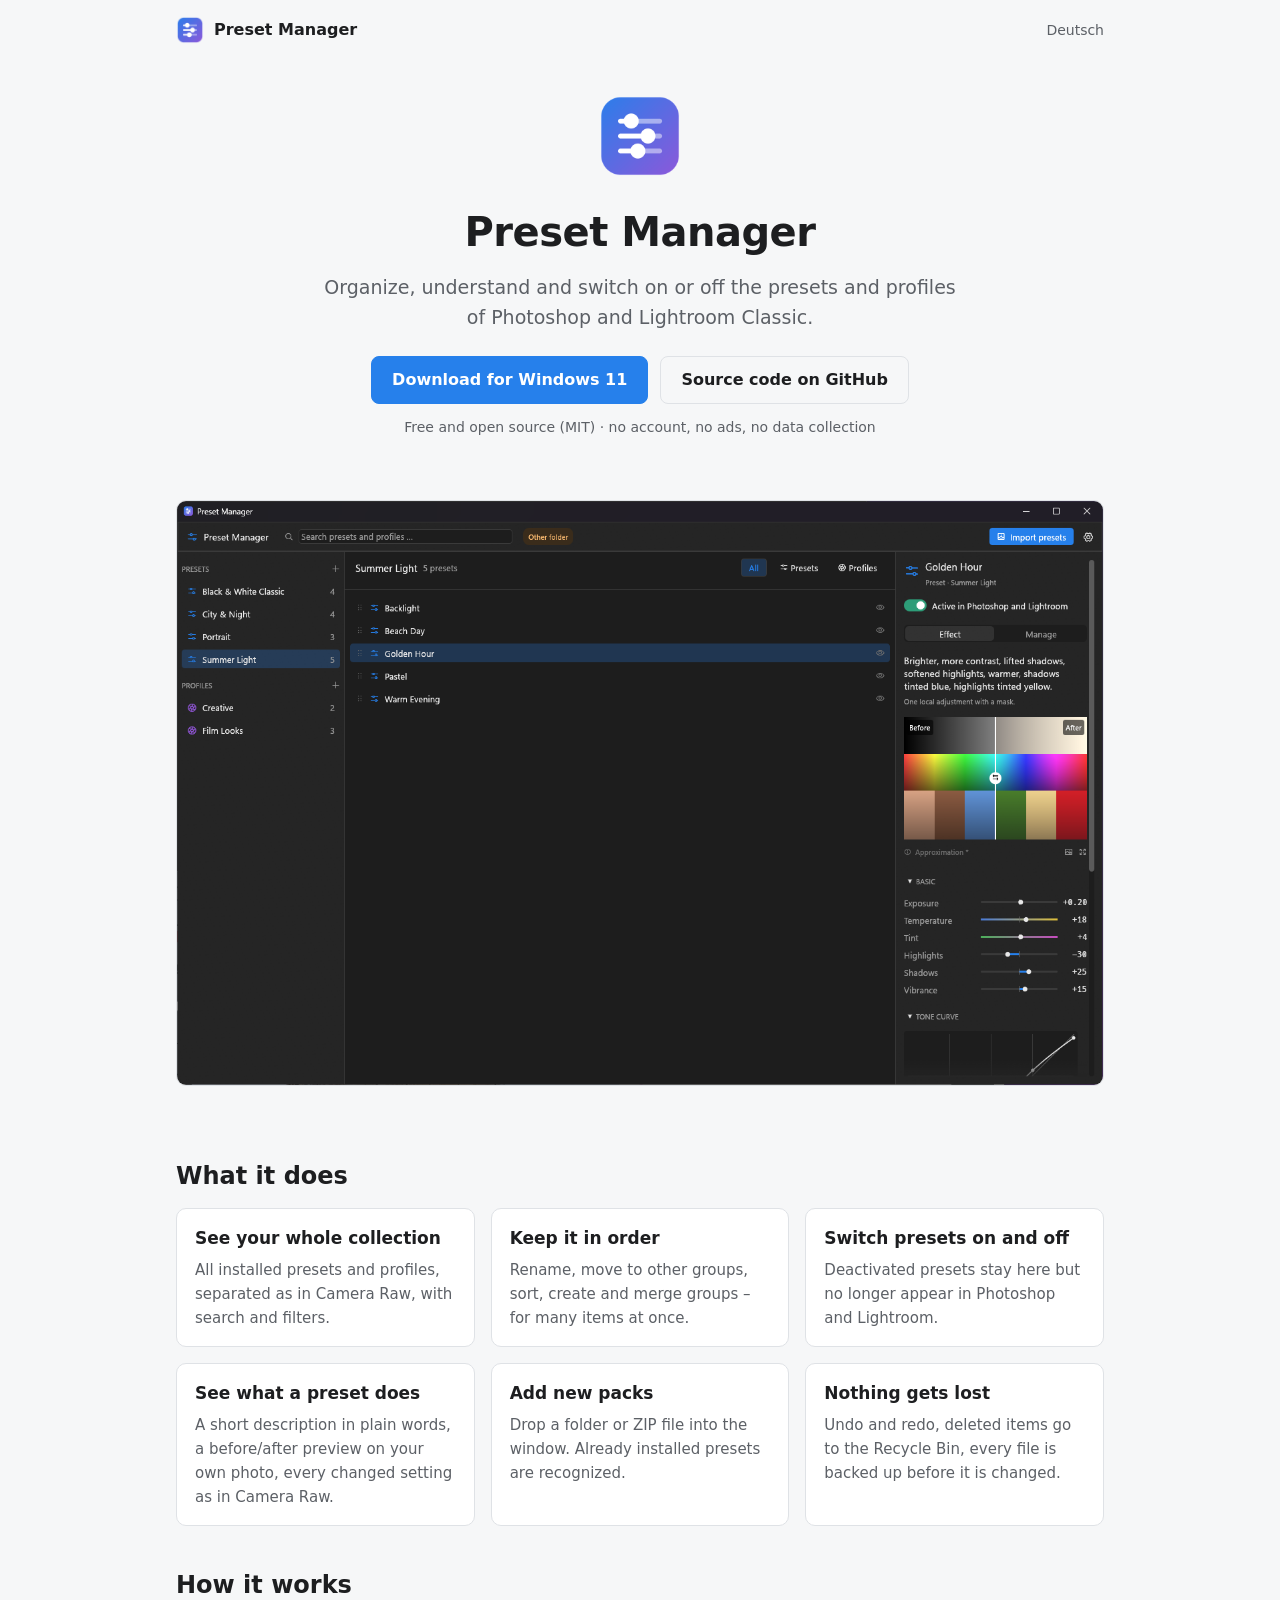
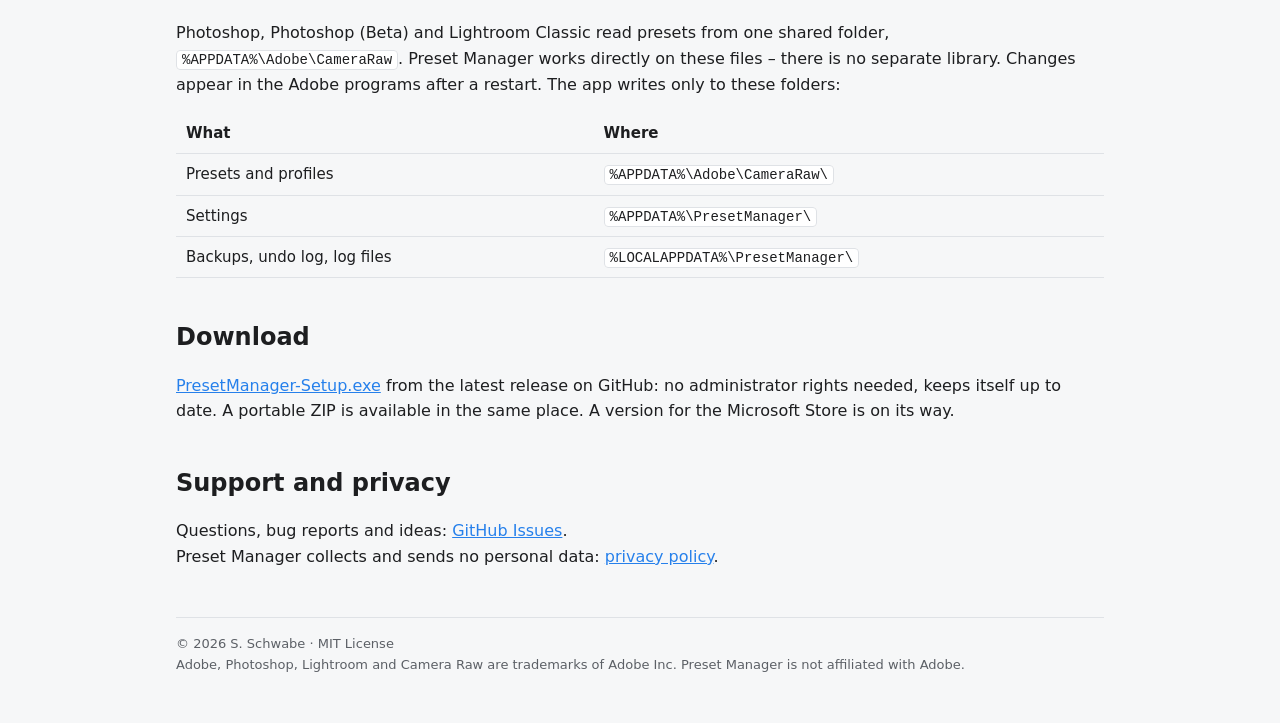
==== docs/index.html @ 6ef2c43e "Store nur Windows 11; Projektseite auf GitHub Pages - Manifest: nur noch ExcludedDirectories (Window" ====
<!doctype html>
<html lang="en">
<head>
  <meta charset="utf-8">
  <meta name="viewport" content="width=device-width, initial-scale=1">
  <title>Preset Manager – presets and profiles for Photoshop and Lightroom Classic</title>
  <meta name="description" content="Free, open-source Windows app to organize, understand and switch on or off the Camera Raw presets and profiles of Photoshop and Lightroom Classic.">
  <link rel="icon" type="image/png" href="icon.png">
  <link rel="stylesheet" href="style.css">
  <link rel="alternate" hreflang="de" href="de.html">
</head>
<body>
  <header class="top">
    <a class="brand" href="index.html"><img src="icon.png" alt="">Preset Manager</a>
    <nav><a href="de.html" lang="de">Deutsch</a></nav>
  </header>
  <main>
    <section class="hero">
      <img class="icon" src="icon.png" alt="Preset Manager icon">
      <h1>Preset Manager</h1>
      <p class="lead">Organize, understand and switch on or off the presets and profiles of Photoshop and Lightroom Classic.</p>
      <div class="buttons">
        <a class="button primary" href="https://github.com/suebi76/preset-manager/releases/latest">Download for Windows 11</a>
        <a class="button" href="https://github.com/suebi76/preset-manager">Source code on GitHub</a>
      </div>
      <p class="note">Free and open source (MIT) · no account, no ads, no data collection</p>
    </section>

    <img class="shot" src="screenshot.png" alt="Preset Manager with a demo library: groups on the left, presets in the middle, the selected preset's effect with a before/after preview on the right">

    <h2>What it does</h2>
    <div class="grid">
      <div class="card"><h3>See your whole collection</h3><p>All installed presets and profiles, separated as in Camera Raw, with search and filters.</p></div>
      <div class="card"><h3>Keep it in order</h3><p>Rename, move to other groups, sort, create and merge groups – for many items at once.</p></div>
      <div class="card"><h3>Switch presets on and off</h3><p>Deactivated presets stay here but no longer appear in Photoshop and Lightroom.</p></div>
      <div class="card"><h3>See what a preset does</h3><p>A short description in plain words, a before/after preview on your own photo, every changed setting as in Camera Raw.</p></div>
      <div class="card"><h3>Add new packs</h3><p>Drop a folder or ZIP file into the window. Already installed presets are recognized.</p></div>
      <div class="card"><h3>Nothing gets lost</h3><p>Undo and redo, deleted items go to the Recycle Bin, every file is backed up before it is changed.</p></div>
    </div>

    <h2>How it works</h2>
    <p>Photoshop, Photoshop (Beta) and Lightroom Classic read presets from one shared folder, <code>%APPDATA%\Adobe\CameraRaw</code>. Preset Manager works directly on these files – there is no separate library. Changes appear in the Adobe programs after a restart. The app writes only to these folders:</p>
    <table>
      <tr><th>What</th><th>Where</th></tr>
      <tr><td>Presets and profiles</td><td><code>%APPDATA%\Adobe\CameraRaw\</code></td></tr>
      <tr><td>Settings</td><td><code>%APPDATA%\PresetManager\</code></td></tr>
      <tr><td>Backups, undo log, log files</td><td><code>%LOCALAPPDATA%\PresetManager\</code></td></tr>
    </table>

    <h2>Download</h2>
    <p><a href="https://github.com/suebi76/preset-manager/releases/latest">PresetManager-Setup.exe</a> from the latest release on GitHub: no administrator rights needed, keeps itself up to date. A portable ZIP is available in the same place. A version for the Microsoft Store is on its way.</p>

    <h2>Support and privacy</h2>
    <p>Questions, bug reports and ideas: <a href="https://github.com/suebi76/preset-manager/issues">GitHub Issues</a>.<br>
    Preset Manager collects and sends no personal data: <a href="https://github.com/suebi76/preset-manager/blob/main/PRIVACY.md">privacy policy</a>.</p>

    <footer>
      © 2026 S. Schwabe · MIT License<br>
      Adobe, Photoshop, Lightroom and Camera Raw are trademarks of Adobe Inc. Preset Manager is not affiliated with Adobe.
    </footer>
  </main>
</body>
</html>
---- docs/style.css ----
/* Projektseite von Preset Manager (GitHub Pages, Ordner docs/). */
:root {
  --bg: #161718;
  --panel: #1f2022;
  --text: #e6e6e6;
  --muted: #a0a3a8;
  --line: #2e3033;
  --blue: #2680eb;
  --violet: #9256d9;
}
@media (prefers-color-scheme: light) {
  :root {
    --bg: #f6f7f8;
    --panel: #ffffff;
    --text: #1d1e20;
    --muted: #5c6066;
    --line: #dfe2e6;
  }
}
* { box-sizing: border-box; }
body {
  margin: 0;
  background: var(--bg);
  color: var(--text);
  font: 16px/1.6 "Segoe UI", system-ui, -apple-system, sans-serif;
}
main { max-width: 960px; margin: 0 auto; padding: 0 16px 48px; }
header.top {
  display: flex; justify-content: space-between; align-items: center;
  max-width: 960px; margin: 0 auto; padding: 16px;
}
header.top a { color: var(--muted); text-decoration: none; font-size: 14px; }
header.top a:hover { color: var(--text); }
.brand { display: flex; align-items: center; gap: 10px; font-weight: 600; color: var(--text) !important; font-size: 16px !important; }
.brand img { width: 28px; height: 28px; }
.hero { text-align: center; padding: 32px 0 24px; }
.hero img.icon { width: 88px; height: 88px; }
h1 { font-size: 40px; margin: 12px 0 8px; letter-spacing: -0.5px; }
.lead { font-size: 19px; color: var(--muted); max-width: 640px; margin: 0 auto 24px; }
.buttons { display: flex; gap: 12px; justify-content: center; flex-wrap: wrap; }
.button {
  display: inline-block; padding: 10px 20px; border-radius: 8px;
  text-decoration: none; font-weight: 600; border: 1px solid var(--line); color: var(--text);
}
.button.primary { background: var(--blue); border-color: var(--blue); color: #fff; }
.button:hover { filter: brightness(1.1); }
.note { color: var(--muted); font-size: 14px; margin-top: 12px; }
.shot { width: 100%; height: auto; border-radius: 10px; border: 1px solid var(--line); margin: 24px 0; }
h2 { font-size: 24px; margin: 40px 0 12px; }
.grid { display: grid; grid-template-columns: repeat(auto-fit, minmax(260px, 1fr)); gap: 16px; }
.card { background: var(--panel); border: 1px solid var(--line); border-radius: 10px; padding: 16px 18px; }
.card h3 { margin: 0 0 6px; font-size: 17px; }
.card p { margin: 0; color: var(--muted); font-size: 15px; }
code { background: var(--panel); border: 1px solid var(--line); border-radius: 4px; padding: 1px 5px; font-size: 14px; }
table { width: 100%; border-collapse: collapse; font-size: 15px; }
td, th { text-align: left; padding: 8px 10px; border-bottom: 1px solid var(--line); vertical-align: top; }
a { color: var(--blue); }
footer { border-top: 1px solid var(--line); margin-top: 48px; padding-top: 16px; color: var(--muted); font-size: 13px; }
@media (max-width: 600px) {
  h1 { font-size: 32px; }
  .lead { font-size: 17px; }
  td, th { display: block; border: 0; padding: 2px 0; }
  tr { display: block; border-bottom: 1px solid var(--line); padding: 8px 0; }
}
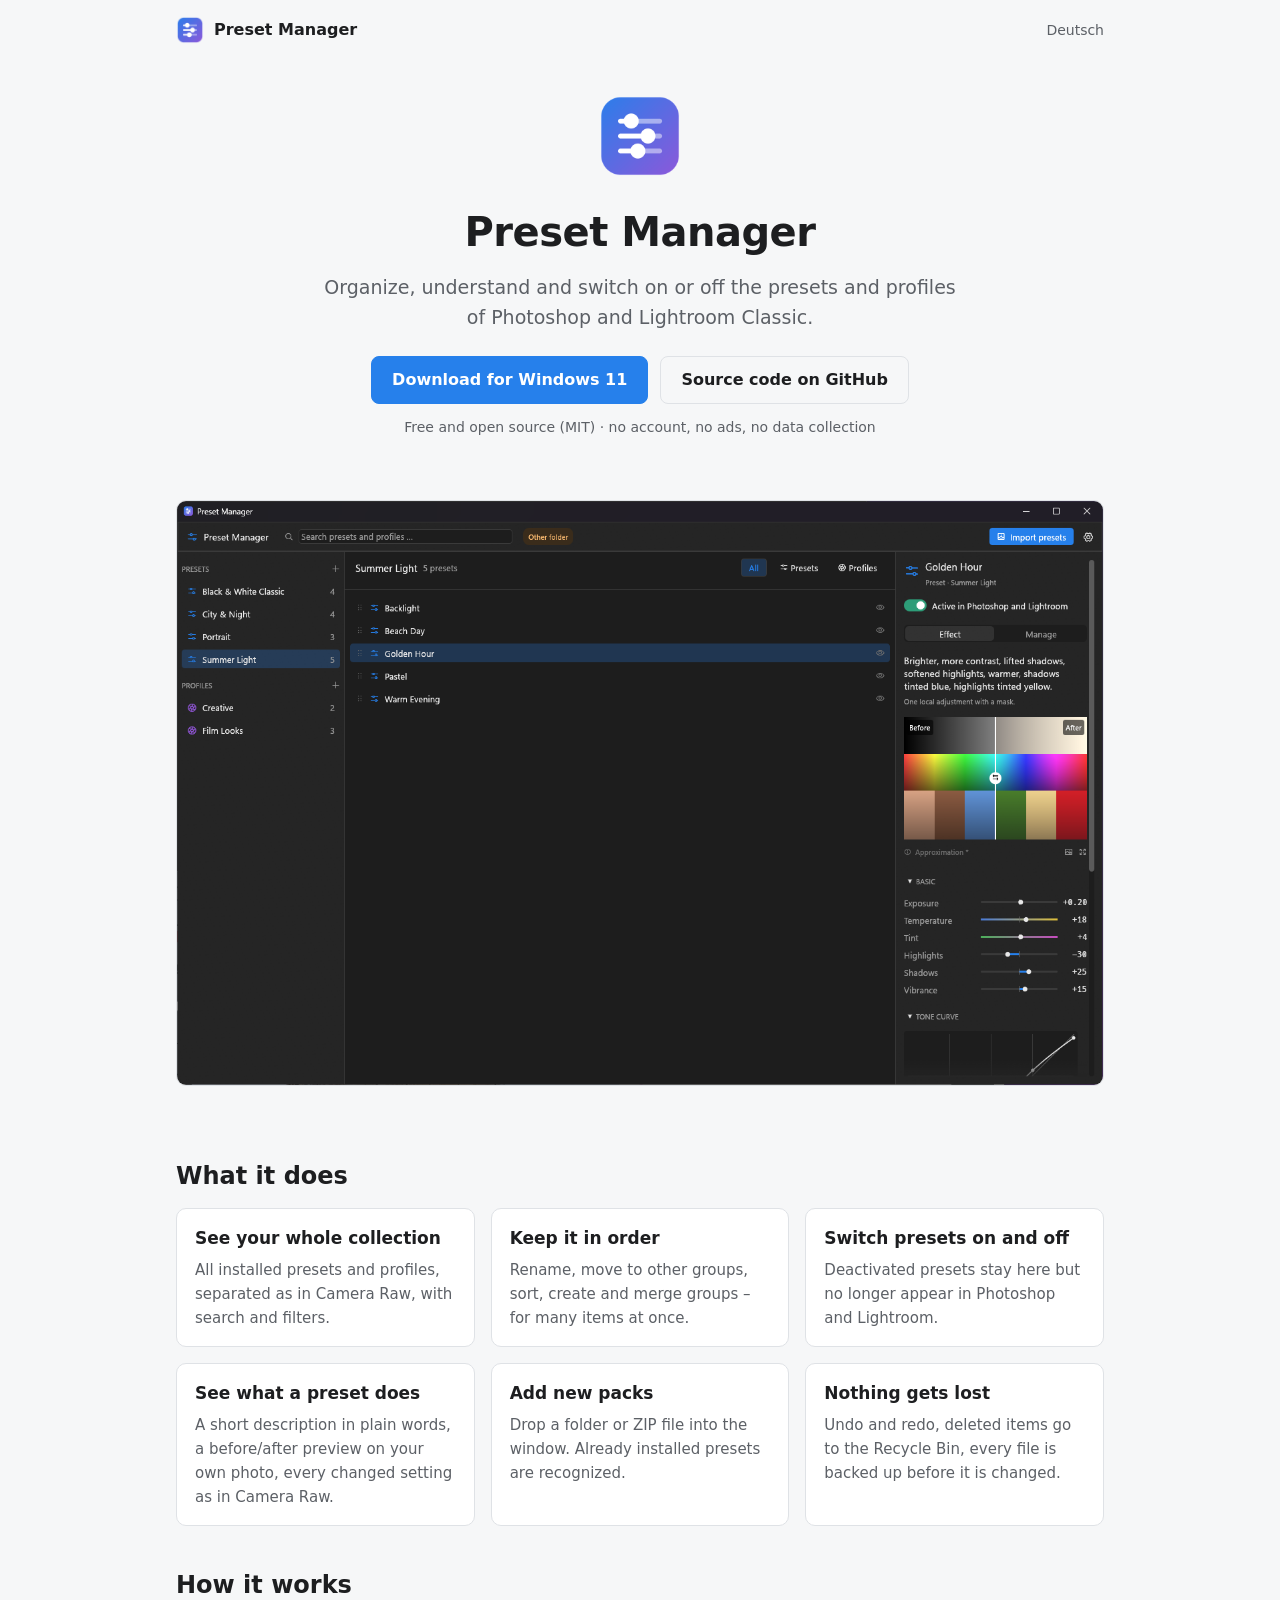
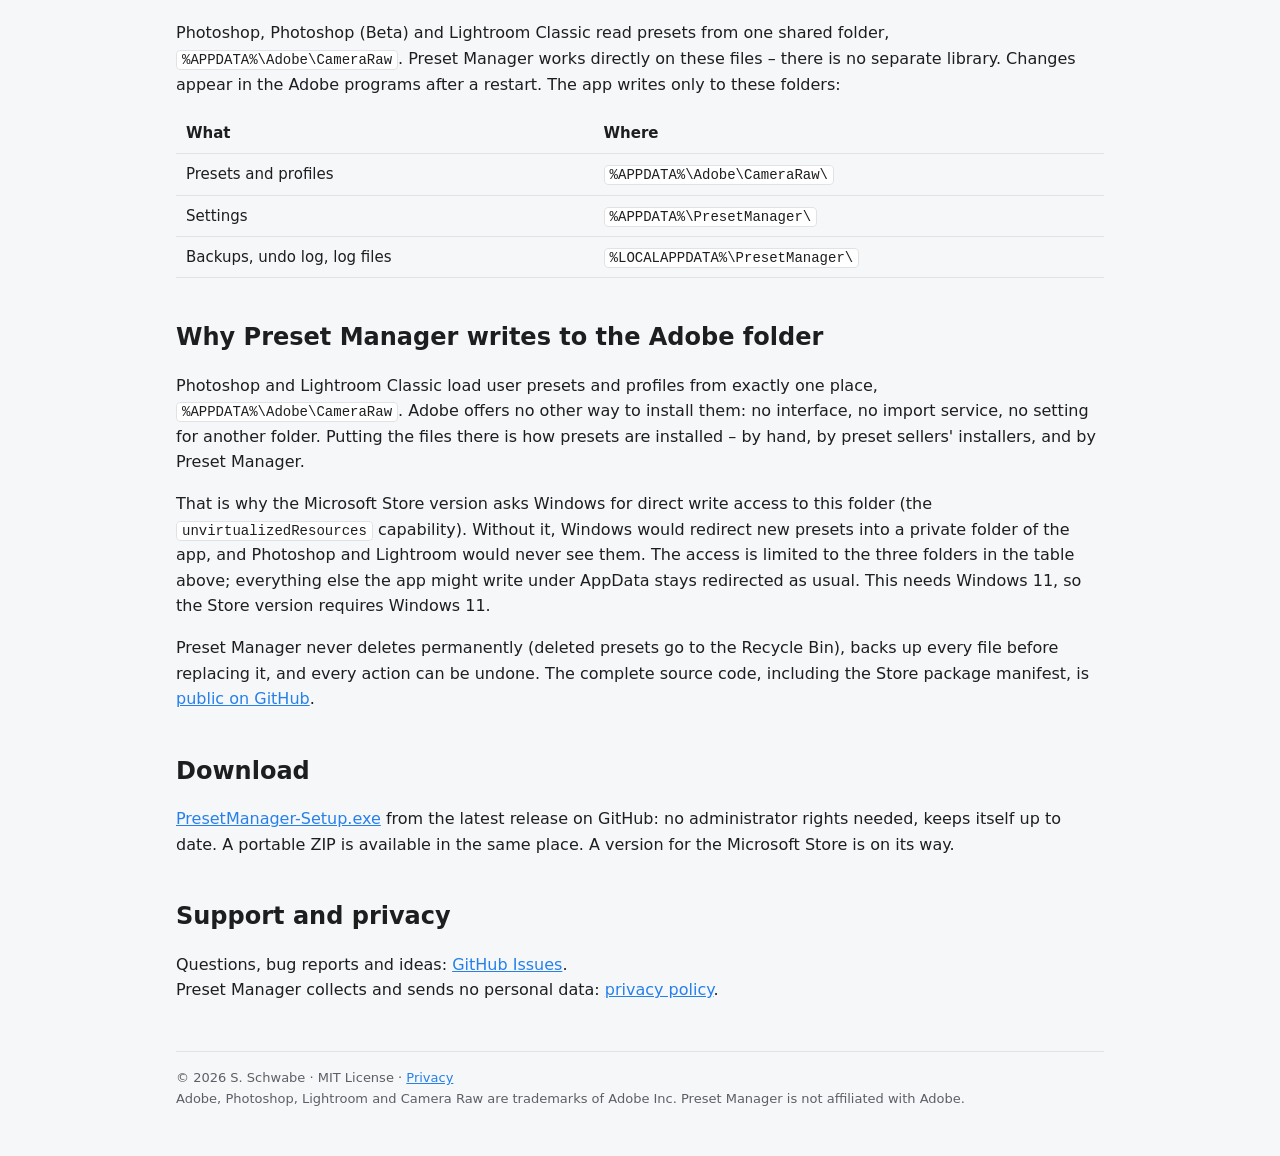
==== commit 9e57741d: "Projektseite: Datenschutzseite und Erklaerung zum Adobe-Ordner Co-Authored-By: Claude Opus 5.5 <nore" ====
--- a/docs/index.html
+++ b/docs/index.html
@@ -47,15 +47,20 @@
       <tr><td>Backups, undo log, log files</td><td><code>%LOCALAPPDATA%\PresetManager\</code></td></tr>
     </table>
 
+    <h2 id="adobe-folder">Why Preset Manager writes to the Adobe folder</h2>
+    <p>Photoshop and Lightroom Classic load user presets and profiles from exactly one place, <code>%APPDATA%\Adobe\CameraRaw</code>. Adobe offers no other way to install them: no interface, no import service, no setting for another folder. Putting the files there is how presets are installed – by hand, by preset sellers' installers, and by Preset Manager.</p>
+    <p>That is why the Microsoft Store version asks Windows for direct write access to this folder (the <code>unvirtualizedResources</code> capability). Without it, Windows would redirect new presets into a private folder of the app, and Photoshop and Lightroom would never see them. The access is limited to the three folders in the table above; everything else the app might write under AppData stays redirected as usual. This needs Windows 11, so the Store version requires Windows 11.</p>
+    <p>Preset Manager never deletes permanently (deleted presets go to the Recycle Bin), backs up every file before replacing it, and every action can be undone. The complete source code, including the Store package manifest, is <a href="https://github.com/suebi76/preset-manager">public on GitHub</a>.</p>
+
     <h2>Download</h2>
     <p><a href="https://github.com/suebi76/preset-manager/releases/latest">PresetManager-Setup.exe</a> from the latest release on GitHub: no administrator rights needed, keeps itself up to date. A portable ZIP is available in the same place. A version for the Microsoft Store is on its way.</p>
 
     <h2>Support and privacy</h2>
     <p>Questions, bug reports and ideas: <a href="https://github.com/suebi76/preset-manager/issues">GitHub Issues</a>.<br>
-    Preset Manager collects and sends no personal data: <a href="https://github.com/suebi76/preset-manager/blob/main/PRIVACY.md">privacy policy</a>.</p>
+    Preset Manager collects and sends no personal data: <a href="privacy.html">privacy policy</a>.</p>
 
     <footer>
-      © 2026 S. Schwabe · MIT License<br>
+      © 2026 S. Schwabe · MIT License · <a href="privacy.html">Privacy</a><br>
       Adobe, Photoshop, Lightroom and Camera Raw are trademarks of Adobe Inc. Preset Manager is not affiliated with Adobe.
     </footer>
   </main>
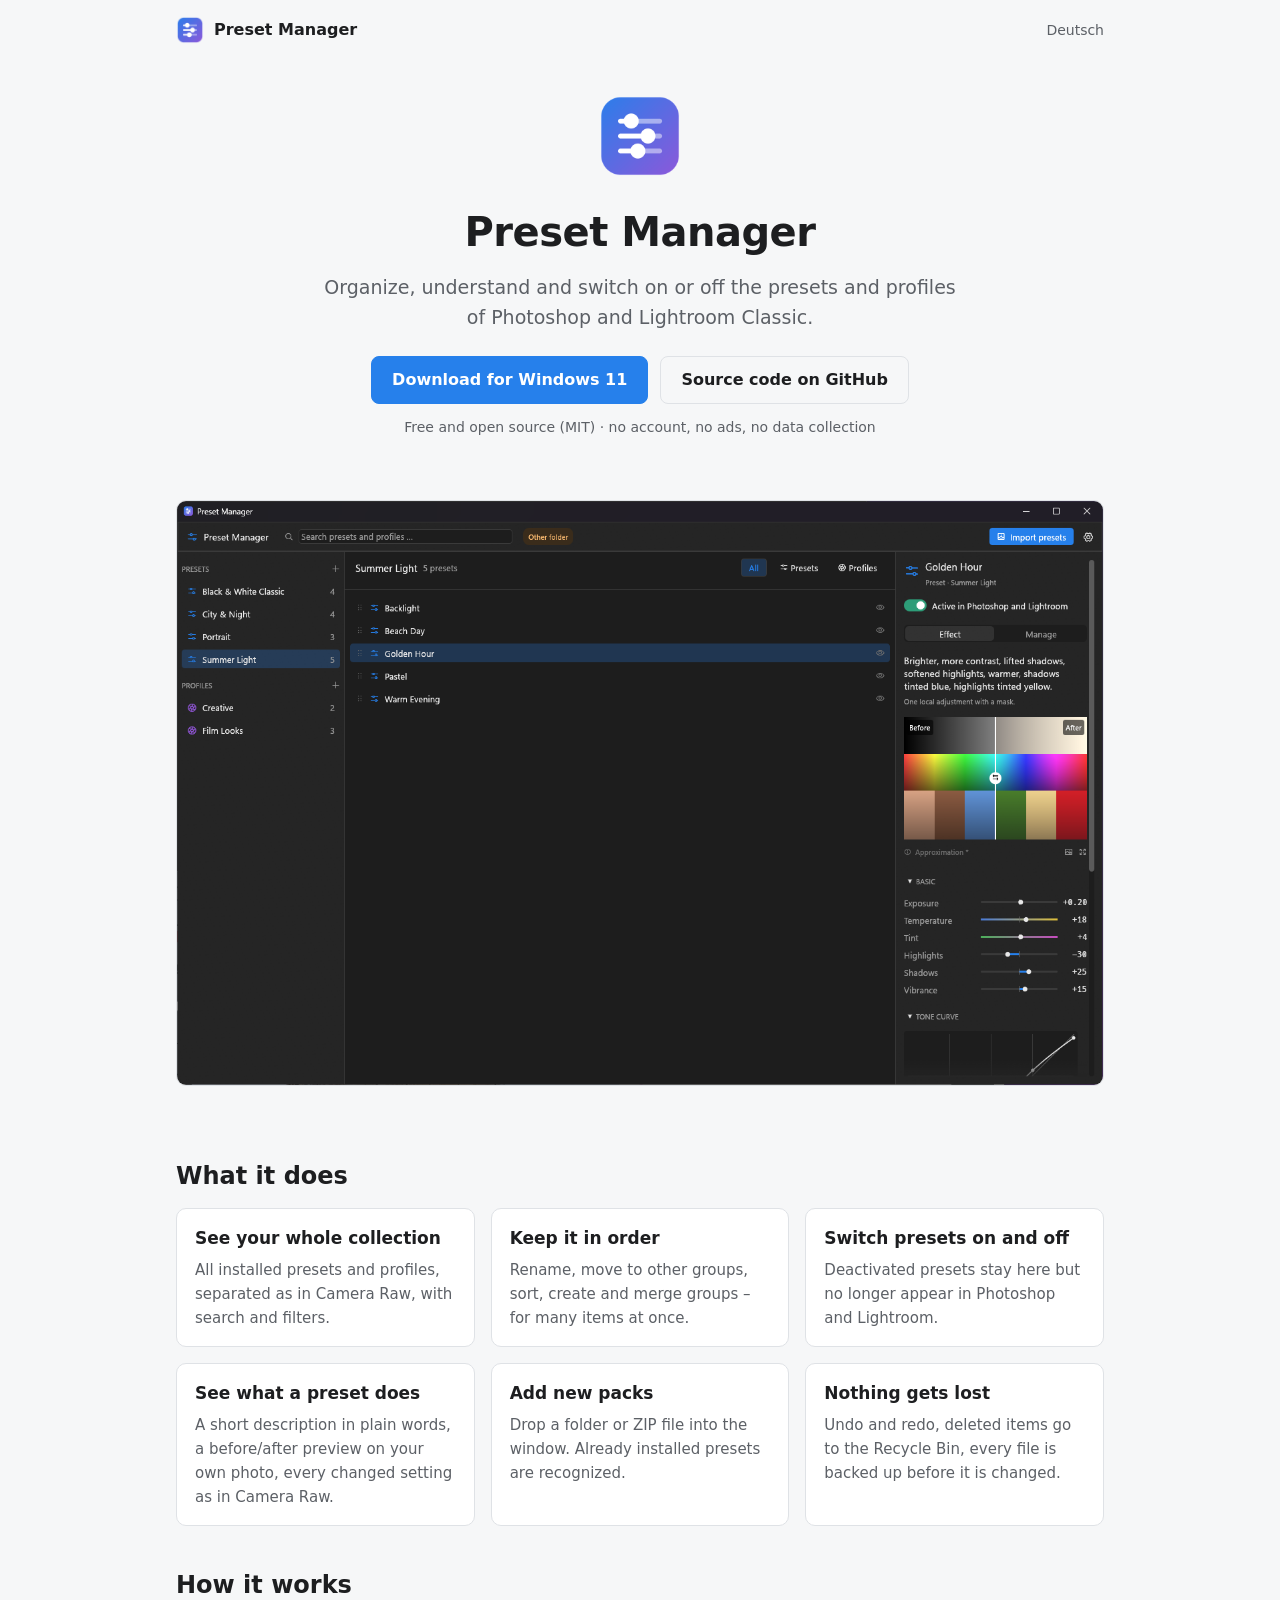
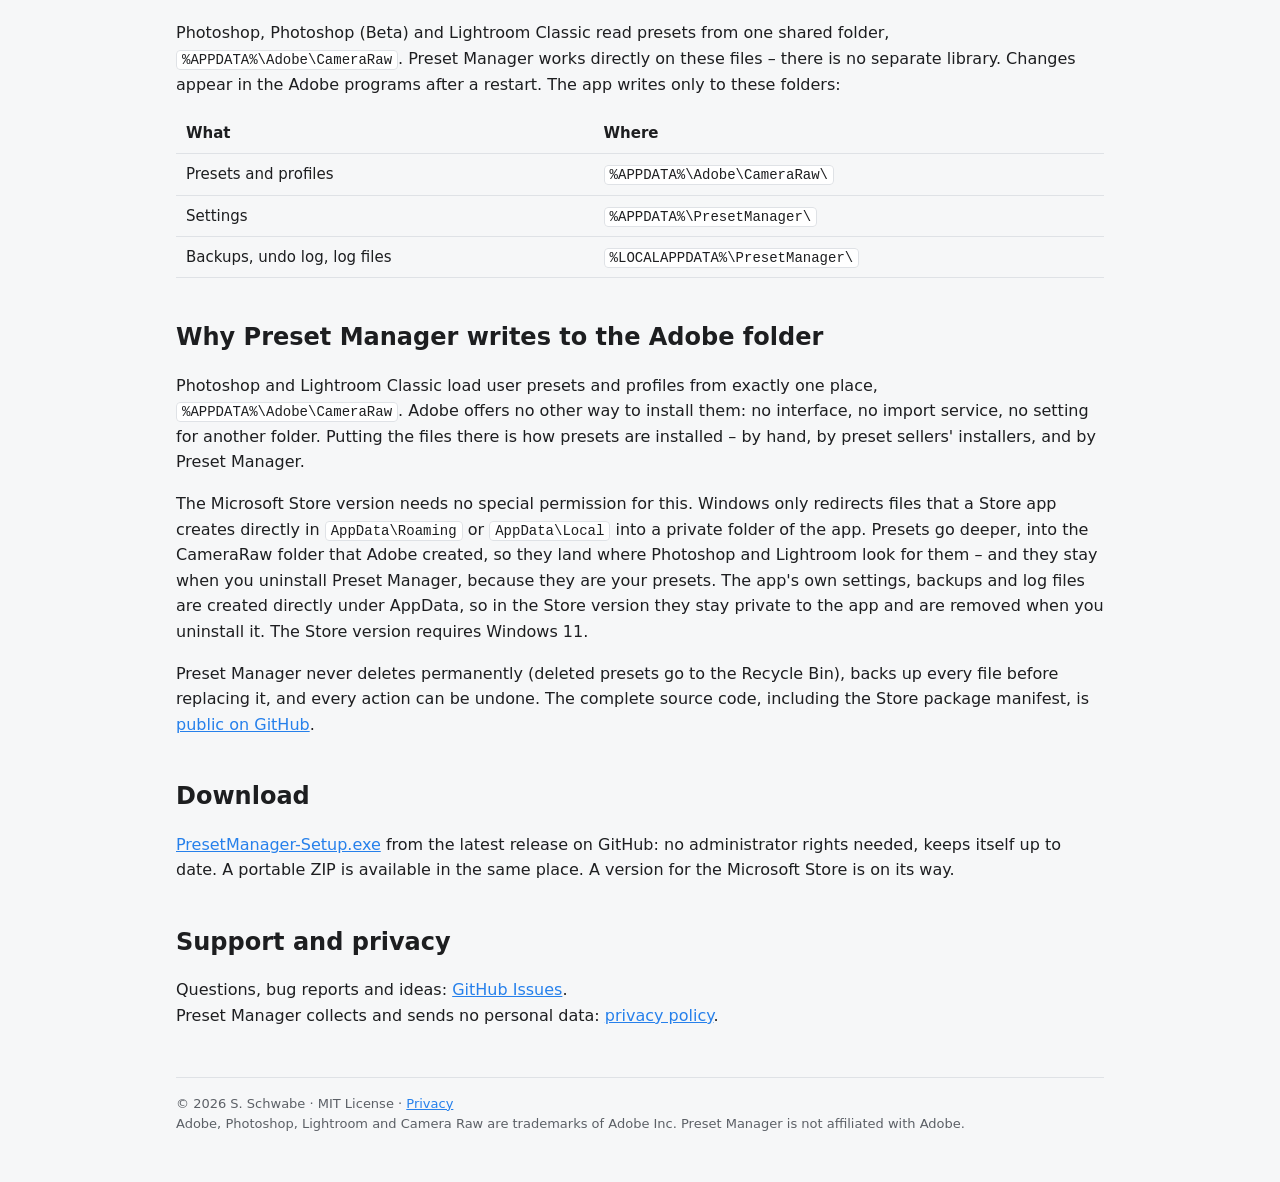
==== commit 475bb6b6: "Store ohne unvirtualizedResources (1.9.2) - Manifest: nur runFullTrust. Windows leitet nur neue Date" ====
--- a/docs/index.html
+++ b/docs/index.html
@@ -49,7 +49,7 @@
 
     <h2 id="adobe-folder">Why Preset Manager writes to the Adobe folder</h2>
     <p>Photoshop and Lightroom Classic load user presets and profiles from exactly one place, <code>%APPDATA%\Adobe\CameraRaw</code>. Adobe offers no other way to install them: no interface, no import service, no setting for another folder. Putting the files there is how presets are installed – by hand, by preset sellers' installers, and by Preset Manager.</p>
-    <p>That is why the Microsoft Store version asks Windows for direct write access to this folder (the <code>unvirtualizedResources</code> capability). Without it, Windows would redirect new presets into a private folder of the app, and Photoshop and Lightroom would never see them. The access is limited to the three folders in the table above; everything else the app might write under AppData stays redirected as usual. This needs Windows 11, so the Store version requires Windows 11.</p>
+    <p>The Microsoft Store version needs no special permission for this. Windows only redirects files that a Store app creates directly in <code>AppData\Roaming</code> or <code>AppData\Local</code> into a private folder of the app. Presets go deeper, into the CameraRaw folder that Adobe created, so they land where Photoshop and Lightroom look for them – and they stay when you uninstall Preset Manager, because they are your presets. The app's own settings, backups and log files are created directly under AppData, so in the Store version they stay private to the app and are removed when you uninstall it. The Store version requires Windows 11.</p>
     <p>Preset Manager never deletes permanently (deleted presets go to the Recycle Bin), backs up every file before replacing it, and every action can be undone. The complete source code, including the Store package manifest, is <a href="https://github.com/suebi76/preset-manager">public on GitHub</a>.</p>
 
     <h2>Download</h2>
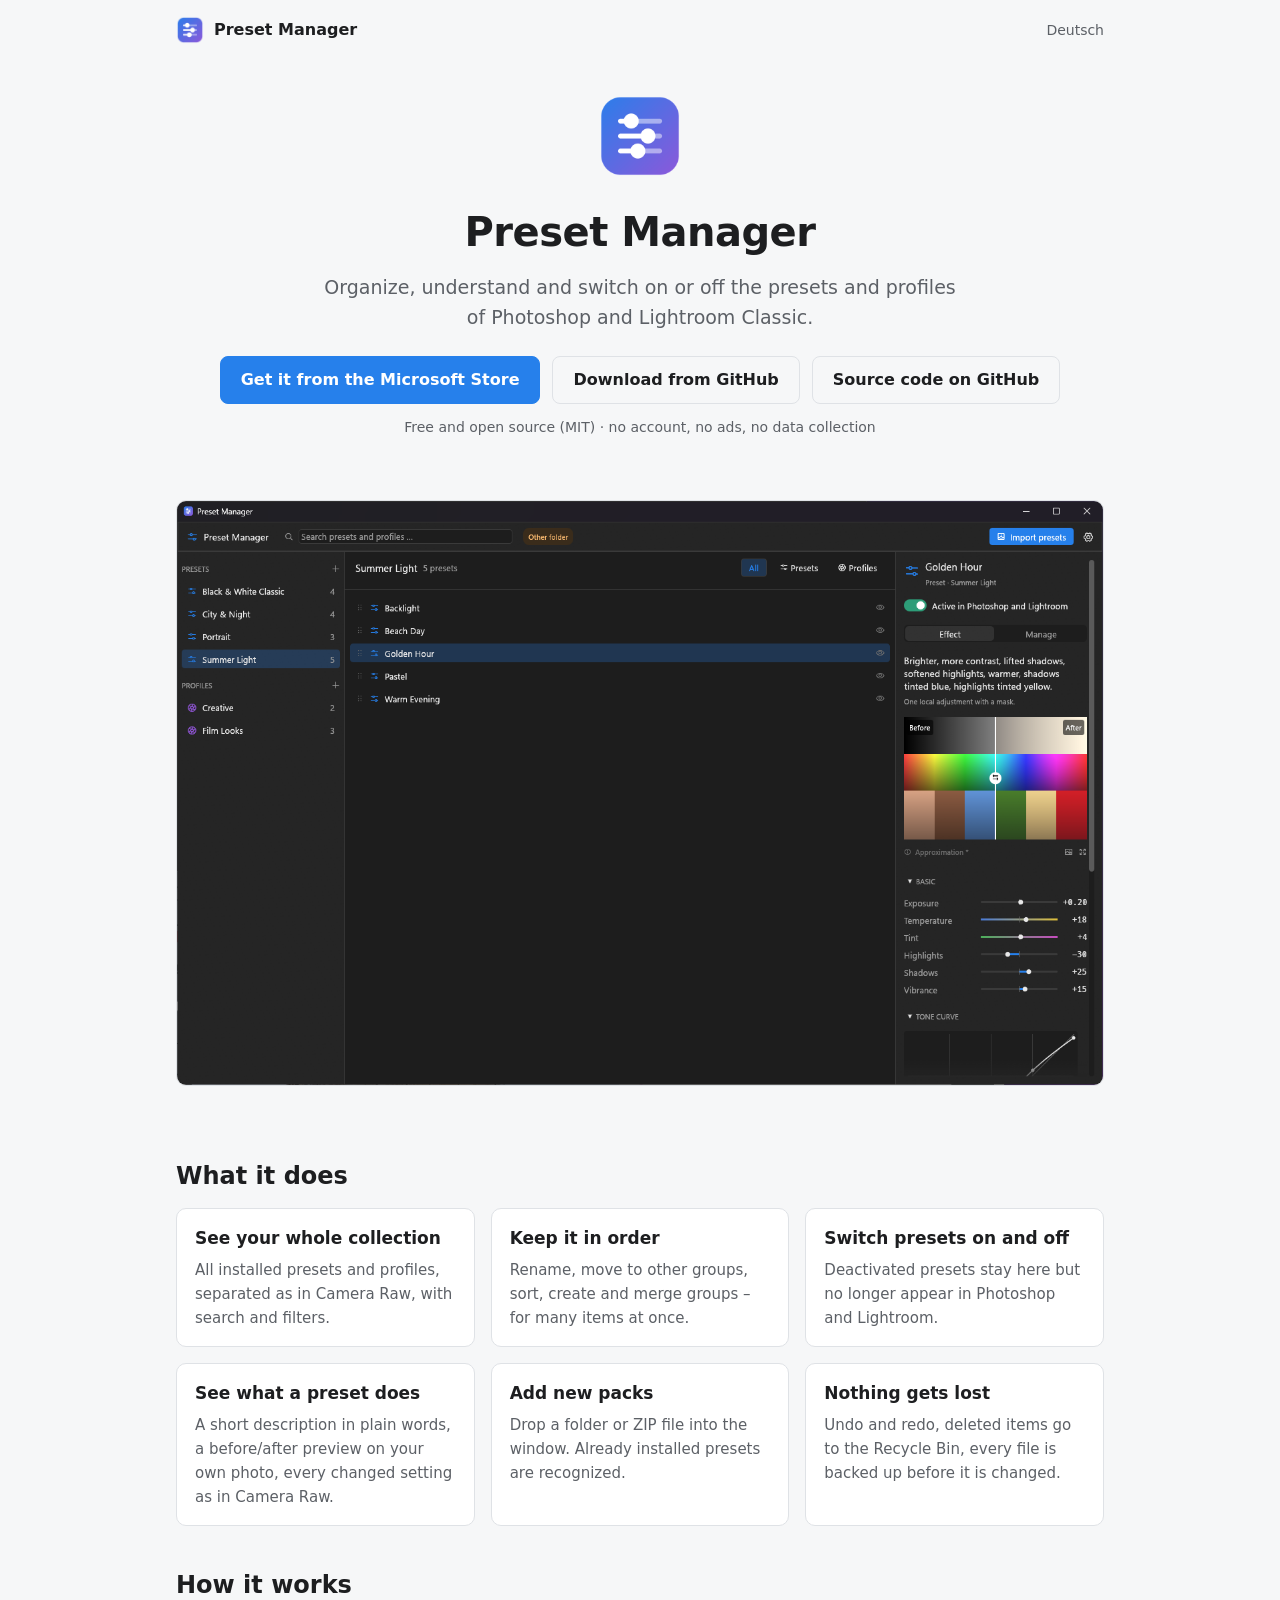
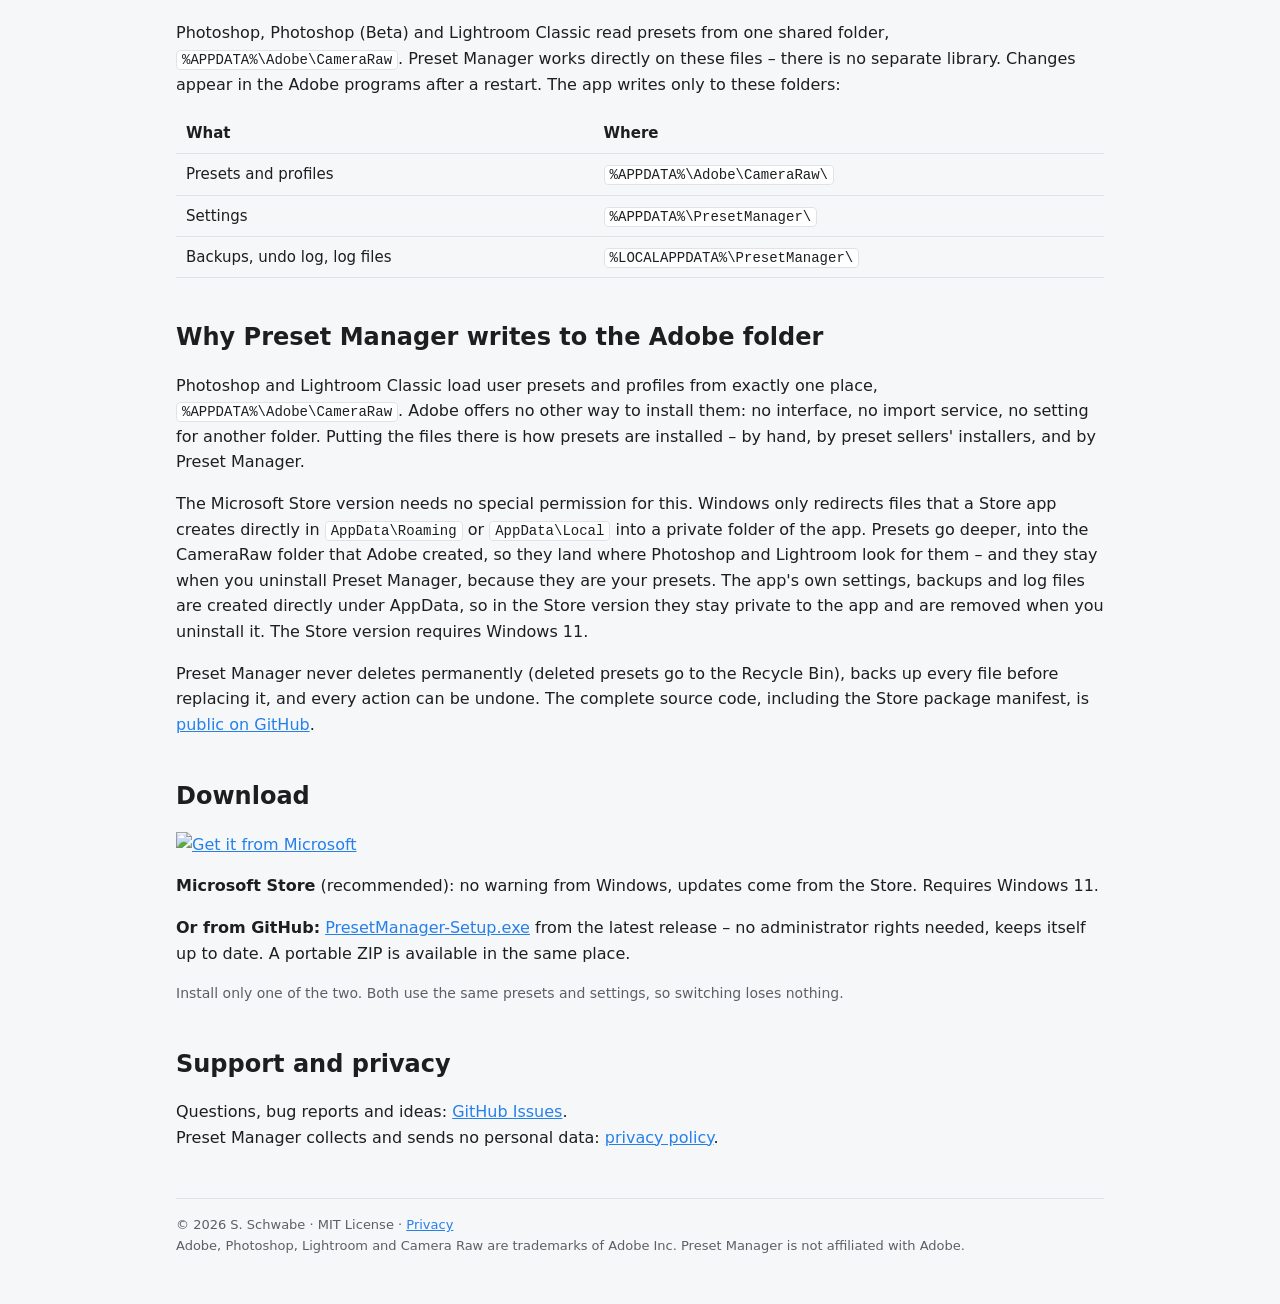
==== commit 885ee4cf: "Preset Manager im Microsoft Store (1.10 erledigt) Store-Link und Abzeichen in README und Projektseit" ====
--- a/docs/index.html
+++ b/docs/index.html
@@ -20,7 +20,8 @@
       <h1>Preset Manager</h1>
       <p class="lead">Organize, understand and switch on or off the presets and profiles of Photoshop and Lightroom Classic.</p>
       <div class="buttons">
-        <a class="button primary" href="https://github.com/suebi76/preset-manager/releases/latest">Download for Windows 11</a>
+        <a class="button primary" href="https://apps.microsoft.com/detail/9MXKGCJG2JJS">Get it from the Microsoft Store</a>
+        <a class="button" href="https://github.com/suebi76/preset-manager/releases/latest">Download from GitHub</a>
         <a class="button" href="https://github.com/suebi76/preset-manager">Source code on GitHub</a>
       </div>
       <p class="note">Free and open source (MIT) · no account, no ads, no data collection</p>
@@ -53,7 +54,10 @@
     <p>Preset Manager never deletes permanently (deleted presets go to the Recycle Bin), backs up every file before replacing it, and every action can be undone. The complete source code, including the Store package manifest, is <a href="https://github.com/suebi76/preset-manager">public on GitHub</a>.</p>
 
     <h2>Download</h2>
-    <p><a href="https://github.com/suebi76/preset-manager/releases/latest">PresetManager-Setup.exe</a> from the latest release on GitHub: no administrator rights needed, keeps itself up to date. A portable ZIP is available in the same place. A version for the Microsoft Store is on its way.</p>
+    <p><a href="https://apps.microsoft.com/detail/9MXKGCJG2JJS"><img src="https://get.microsoft.com/images/en-us%20dark.svg" alt="Get it from Microsoft" width="200"></a></p>
+    <p><strong>Microsoft Store</strong> (recommended): no warning from Windows, updates come from the Store. Requires Windows 11.</p>
+    <p><strong>Or from GitHub:</strong> <a href="https://github.com/suebi76/preset-manager/releases/latest">PresetManager-Setup.exe</a> from the latest release – no administrator rights needed, keeps itself up to date. A portable ZIP is available in the same place.</p>
+    <p class="note">Install only one of the two. Both use the same presets and settings, so switching loses nothing.</p>
 
     <h2>Support and privacy</h2>
     <p>Questions, bug reports and ideas: <a href="https://github.com/suebi76/preset-manager/issues">GitHub Issues</a>.<br>
